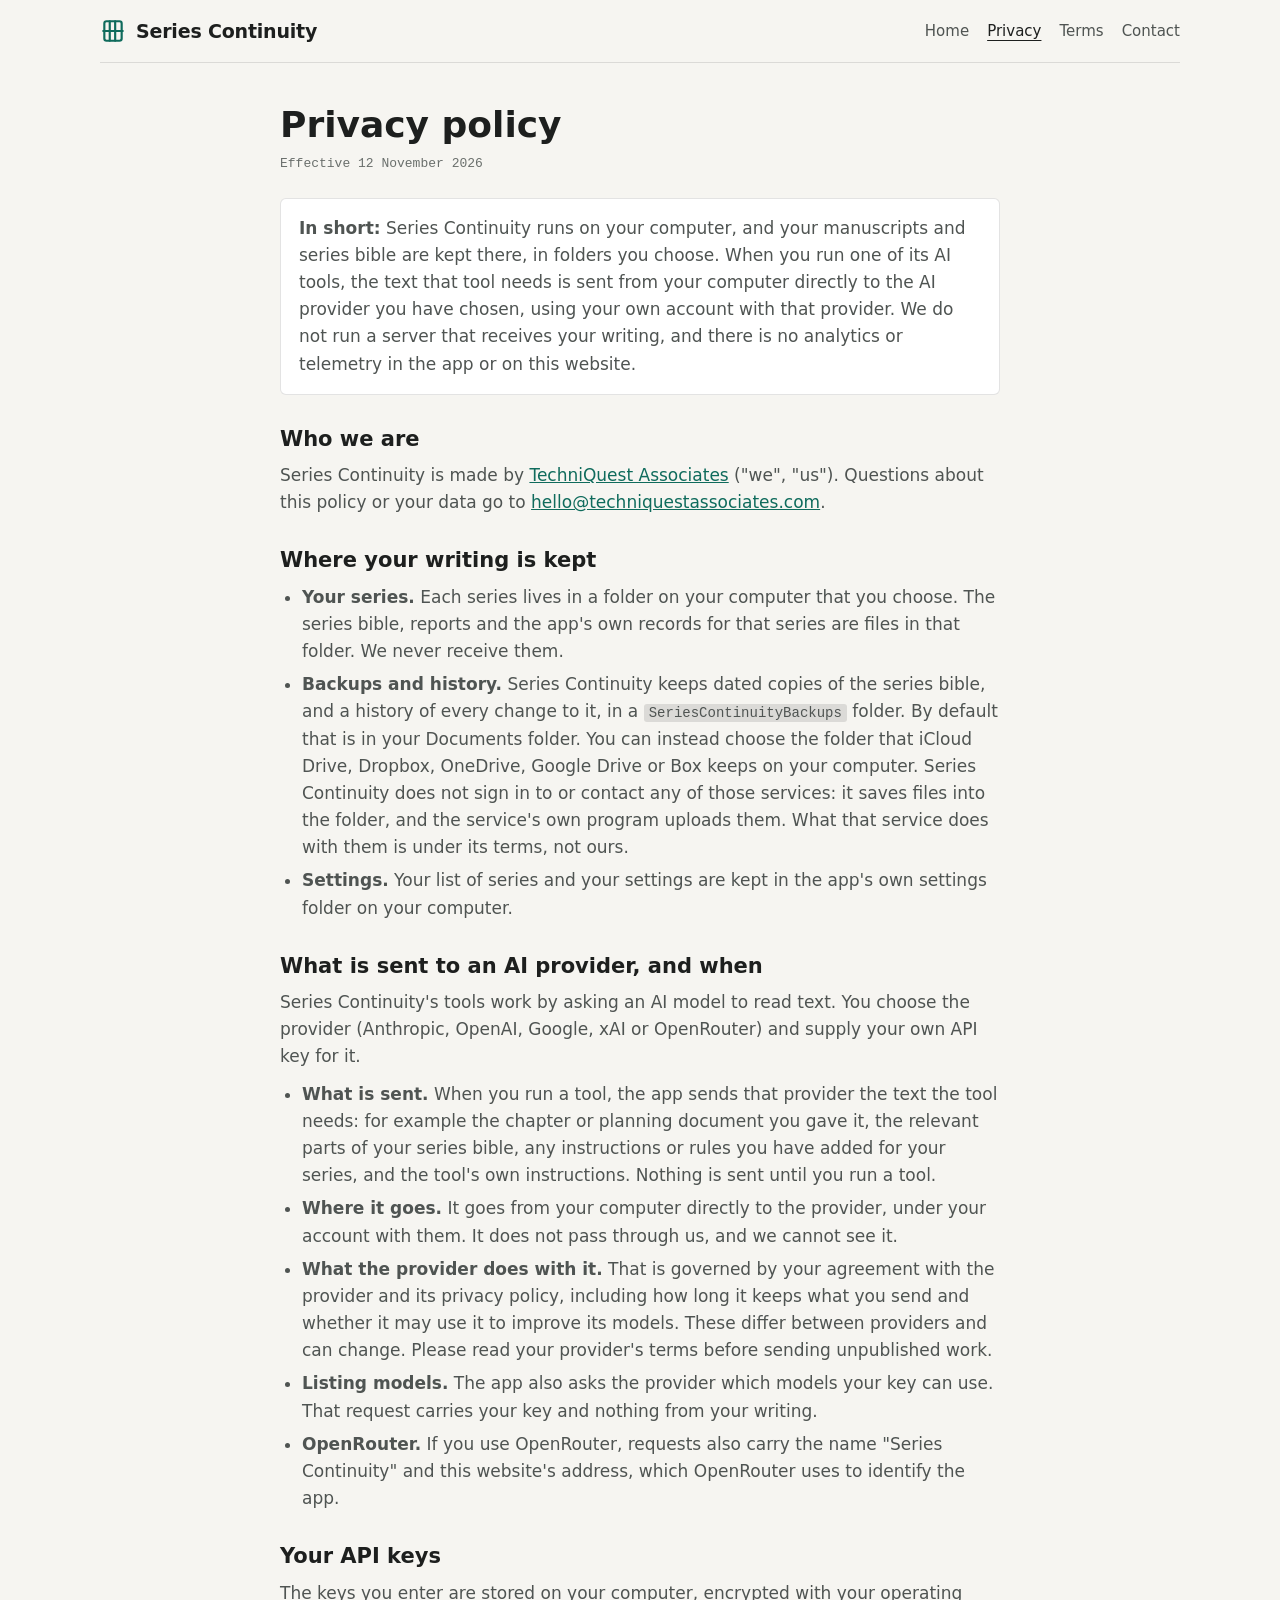
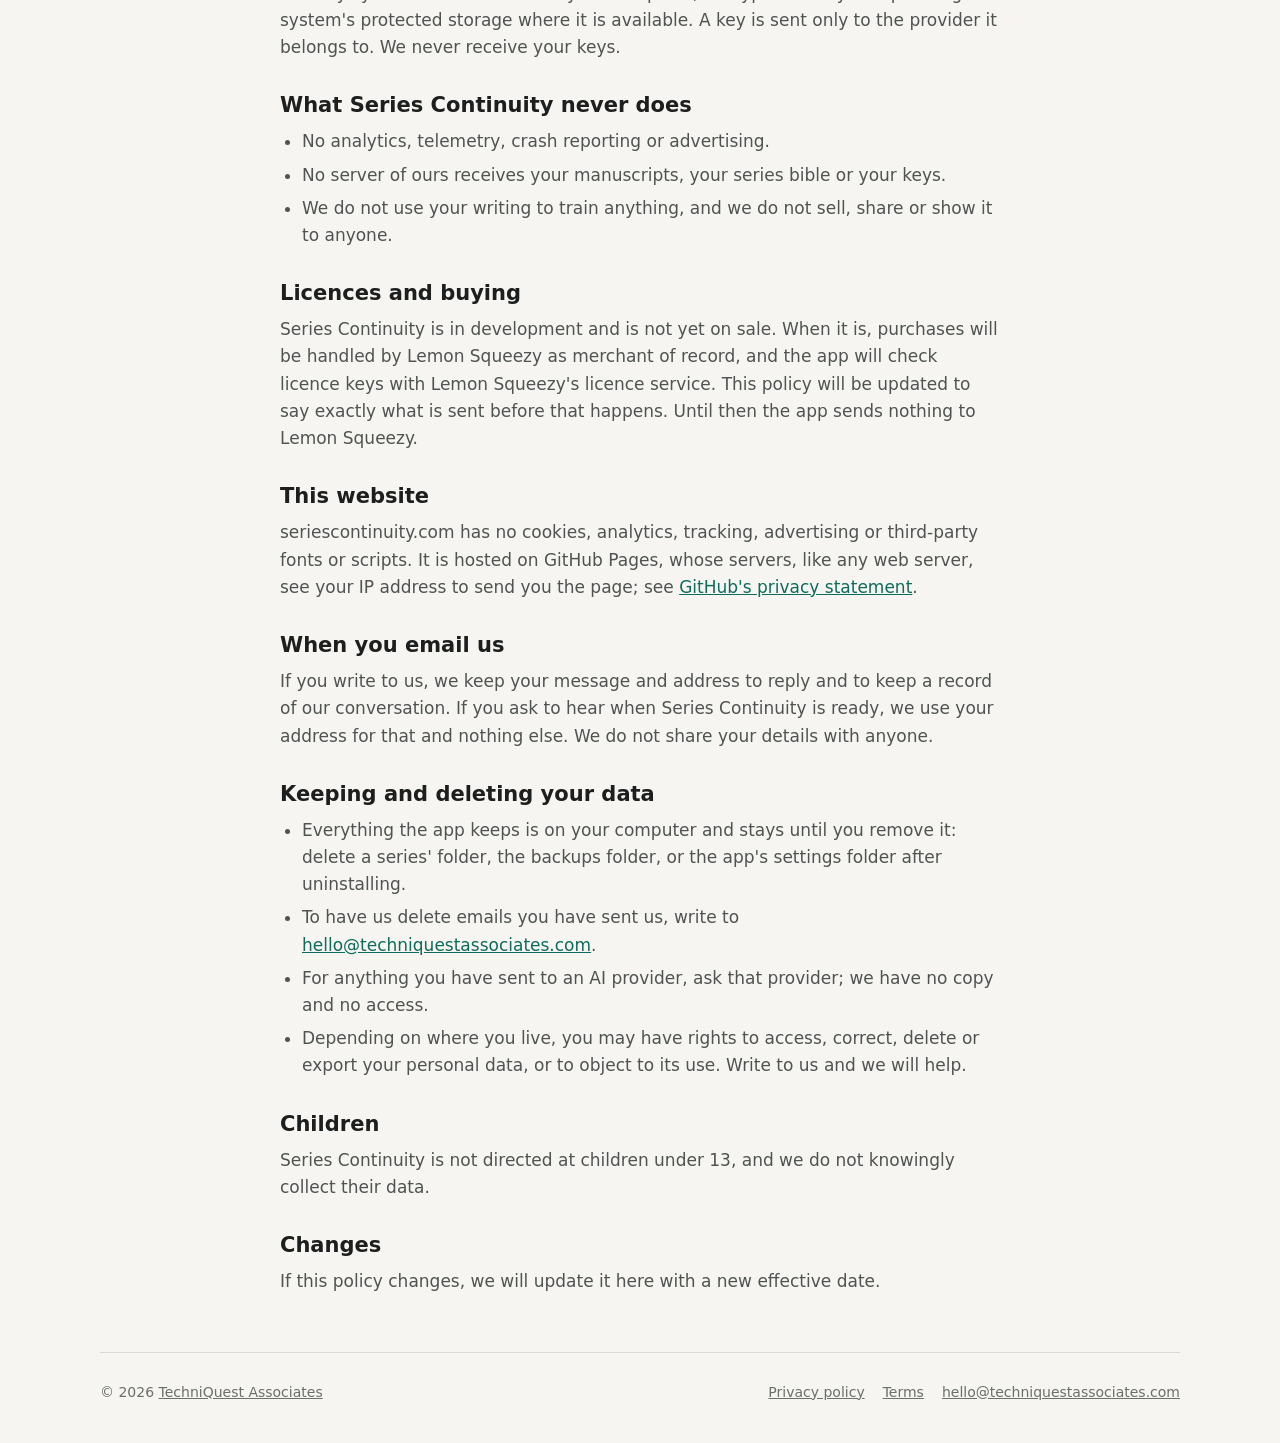
==== privacy.html @ b08e18ef "Add privacy policy and terms Co-Authored-By: Claude Fable 5.2 <noreply@anthropic.com>" ====
<!doctype html>
<html lang="en">
<head>
<meta charset="utf-8">
<meta name="viewport" content="width=device-width, initial-scale=1">
<title>Privacy policy · Series Continuity</title>
<meta name="description" content="Where Series Continuity keeps your writing, what it sends to the AI provider you choose, and what is never sent anywhere.">
<link rel="icon" href="favicon.svg" type="image/svg+xml">
<link rel="stylesheet" href="site.css">
</head>
<body>
<svg width="0" height="0" style="position:absolute" aria-hidden="true">
  <defs>
    <g id="i-mark" fill="none" stroke="currentColor" stroke-width="2" stroke-linecap="round" stroke-linejoin="round"><path d="M4 5a2 2 0 0 1 2-2h3v18H6a2 2 0 0 1-2-2z"/><path d="M9 3h5v18H9"/><path d="M14 3h4a2 2 0 0 1 2 2v14a2 2 0 0 1-2 2h-4"/><path d="M3 12h18"/></g>
  </defs>
</svg>

<header class="wrap top">
  <a class="brand" href="./"><svg viewBox="0 0 24 24" aria-hidden="true"><use href="#i-mark"/></svg>Series Continuity</a>
  <nav aria-label="Site">
    <a href="./">Home</a>
    <a href="privacy.html" aria-current="page">Privacy</a>
    <a href="terms.html">Terms</a>
    <a href="mailto:hello@techniquestassociates.com?subject=Series%20Continuity">Contact</a>
  </nav>
</header>

<main class="wrap doc">
  <h1>Privacy policy</h1>
  <p class="updated">Effective 12 November 2026</p>

  <div class="summary">
    <p><strong>In short:</strong> Series Continuity runs on your computer, and your manuscripts and series bible are kept there, in folders you choose. When you run one of its AI tools, the text that tool needs is sent from your computer directly to the AI provider you have chosen, using your own account with that provider. We do not run a server that receives your writing, and there is no analytics or telemetry in the app or on this website.</p>
  </div>

  <h2>Who we are</h2>
  <p>Series Continuity is made by <a href="https://techniquestassociates.com/">TechniQuest Associates</a> ("we", "us"). Questions about this policy or your data go to <a href="mailto:hello@techniquestassociates.com?subject=Series%20Continuity%20privacy">hello@techniquestassociates.com</a>.</p>

  <h2>Where your writing is kept</h2>
  <ul>
    <li><strong>Your series.</strong> Each series lives in a folder on your computer that you choose. The series bible, reports and the app's own records for that series are files in that folder. We never receive them.</li>
    <li><strong>Backups and history.</strong> Series Continuity keeps dated copies of the series bible, and a history of every change to it, in a <code>SeriesContinuityBackups</code> folder. By default that is in your Documents folder. You can instead choose the folder that iCloud Drive, Dropbox, OneDrive, Google Drive or Box keeps on your computer. Series Continuity does not sign in to or contact any of those services: it saves files into the folder, and the service's own program uploads them. What that service does with them is under its terms, not ours.</li>
    <li><strong>Settings.</strong> Your list of series and your settings are kept in the app's own settings folder on your computer.</li>
  </ul>

  <h2>What is sent to an AI provider, and when</h2>
  <p>Series Continuity's tools work by asking an AI model to read text. You choose the provider (Anthropic, OpenAI, Google, xAI or OpenRouter) and supply your own API key for it.</p>
  <ul>
    <li><strong>What is sent.</strong> When you run a tool, the app sends that provider the text the tool needs: for example the chapter or planning document you gave it, the relevant parts of your series bible, any instructions or rules you have added for your series, and the tool's own instructions. Nothing is sent until you run a tool.</li>
    <li><strong>Where it goes.</strong> It goes from your computer directly to the provider, under your account with them. It does not pass through us, and we cannot see it.</li>
    <li><strong>What the provider does with it.</strong> That is governed by your agreement with the provider and its privacy policy, including how long it keeps what you send and whether it may use it to improve its models. These differ between providers and can change. Please read your provider's terms before sending unpublished work.</li>
    <li><strong>Listing models.</strong> The app also asks the provider which models your key can use. That request carries your key and nothing from your writing.</li>
    <li><strong>OpenRouter.</strong> If you use OpenRouter, requests also carry the name "Series Continuity" and this website's address, which OpenRouter uses to identify the app.</li>
  </ul>

  <h2>Your API keys</h2>
  <p>The keys you enter are stored on your computer, encrypted with your operating system's protected storage where it is available. A key is sent only to the provider it belongs to. We never receive your keys.</p>

  <h2>What Series Continuity never does</h2>
  <ul>
    <li>No analytics, telemetry, crash reporting or advertising.</li>
    <li>No server of ours receives your manuscripts, your series bible or your keys.</li>
    <li>We do not use your writing to train anything, and we do not sell, share or show it to anyone.</li>
  </ul>

  <h2>Licences and buying</h2>
  <p>Series Continuity is in development and is not yet on sale. When it is, purchases will be handled by Lemon Squeezy as merchant of record, and the app will check licence keys with Lemon Squeezy's licence service. This policy will be updated to say exactly what is sent before that happens. Until then the app sends nothing to Lemon Squeezy.</p>

  <h2>This website</h2>
  <p>seriescontinuity.com has no cookies, analytics, tracking, advertising or third-party fonts or scripts. It is hosted on GitHub Pages, whose servers, like any web server, see your IP address to send you the page; see <a href="https://docs.github.com/en/site-policy/privacy-policies/github-general-privacy-statement">GitHub's privacy statement</a>.</p>

  <h2>When you email us</h2>
  <p>If you write to us, we keep your message and address to reply and to keep a record of our conversation. If you ask to hear when Series Continuity is ready, we use your address for that and nothing else. We do not share your details with anyone.</p>

  <h2>Keeping and deleting your data</h2>
  <ul>
    <li>Everything the app keeps is on your computer and stays until you remove it: delete a series' folder, the backups folder, or the app's settings folder after uninstalling.</li>
    <li>To have us delete emails you have sent us, write to <a href="mailto:hello@techniquestassociates.com">hello@techniquestassociates.com</a>.</li>
    <li>For anything you have sent to an AI provider, ask that provider; we have no copy and no access.</li>
    <li>Depending on where you live, you may have rights to access, correct, delete or export your personal data, or to object to its use. Write to us and we will help.</li>
  </ul>

  <h2>Children</h2>
  <p>Series Continuity is not directed at children under 13, and we do not knowingly collect their data.</p>

  <h2>Changes</h2>
  <p>If this policy changes, we will update it here with a new effective date.</p>
</main>

<footer class="wrap site-foot">
  <span>&copy; 2026 <a href="https://techniquestassociates.com/">TechniQuest Associates</a></span>
  <nav aria-label="Footer"><a href="privacy.html">Privacy policy</a><a href="terms.html">Terms</a><a href="mailto:hello@techniquestassociates.com">hello@techniquestassociates.com</a></nav>
</footer>
</body>
</html>
---- site.css ----
/* techniquestassociates.com: the company behind Glimmer. One page of what we make and what we
   do, plus a privacy page. System fonts, no trackers, light and dark. */
:root {
  --paper: #f6f5f1;
  --surface: #ffffff;
  --ink: #1d1f1e;
  --ink-2: #4f5452;
  --ink-3: #6a6f6c;
  --rule: rgba(29, 31, 30, 0.12);
  --accent: #0f6b5c;
  --accent-soft: #e2f2ee;
  --font-display: "Segoe UI Variable Display", "Segoe UI", system-ui, -apple-system, "Helvetica Neue", sans-serif;
  --font-body: "Segoe UI Variable Text", "Segoe UI", system-ui, -apple-system, "Helvetica Neue", sans-serif;
  --font-mono: ui-monospace, "Cascadia Mono", "SF Mono", Consolas, monospace;
}
@media (prefers-color-scheme: dark) {
  :root:not([data-theme="light"]) {
    --paper: #171918; --surface: #212423; --ink: #e9ebe8; --ink-2: #bcc1be; --ink-3: #959b97;
    --rule: rgba(255, 255, 255, 0.12); --accent: #6fd0bc; --accent-soft: #123d35; color-scheme: dark;
  }
}
:root[data-theme="dark"] {
  --paper: #171918; --surface: #212423; --ink: #e9ebe8; --ink-2: #bcc1be; --ink-3: #959b97;
  --rule: rgba(255, 255, 255, 0.12); --accent: #6fd0bc; --accent-soft: #123d35; color-scheme: dark;
}

* { box-sizing: border-box; }
body { background: var(--paper); color: var(--ink); font: 17px/1.6 var(--font-body); margin: 0; }
h1, h2, h3 { font-family: var(--font-display); line-height: 1.2; margin: 0; }
p { margin: 0; }
a { color: var(--accent); }
a:focus-visible { outline: 2px solid var(--accent); outline-offset: 2px; border-radius: 2px; }

.wrap { width: min(1080px, 100% - 32px); margin-inline: auto; }

/* ---------- Header ---------- */
.top { display: flex; align-items: center; justify-content: space-between; gap: 16px; padding-block: 18px; border-bottom: 1px solid var(--rule); }
.brand { display: flex; align-items: center; gap: 10px; font: 700 19px/1 var(--font-display); color: var(--ink); text-decoration: none; letter-spacing: -0.01em; }
.brand svg { width: 26px; height: 26px; color: var(--accent); flex: none; }
.top nav { display: flex; flex-wrap: wrap; gap: 4px 18px; font-size: 15px; }
.top nav a { color: var(--ink-2); text-decoration: none; }
.top nav a:hover, .top nav a[aria-current="page"] { color: var(--ink); text-decoration: underline; text-underline-offset: 4px; }

/* ---------- Hero ---------- */
.hero { padding-block: 64px 48px; max-width: 46rem; }
.eyebrow { display: block; font: 500 13px/1.4 var(--font-mono); letter-spacing: 0.04em; text-transform: uppercase; color: var(--accent); }
.hero h1 { font-size: clamp(34px, 5vw, 52px); font-weight: 700; letter-spacing: -0.02em; margin-top: 12px; }
.lede { font-size: 20px; color: var(--ink-2); margin-top: 18px; max-width: 40rem; }
.cta { margin-top: 28px; display: flex; flex-wrap: wrap; gap: 12px; }
.btn { display: inline-block; font: 600 16px/1 var(--font-body); padding: 13px 18px; border-radius: 6px; background: var(--accent); color: var(--surface); text-decoration: none; }
.btn.quiet { background: transparent; color: var(--accent); border: 1px solid var(--accent); }

/* ---------- Sections ---------- */
.section { border-top: 1px solid var(--rule); padding-block: 48px; }
.section > h2 { font-size: clamp(26px, 3.2vw, 34px); font-weight: 700; margin-top: 8px; }
.section > p.intro { color: var(--ink-2); margin-top: 10px; max-width: 42rem; }
.cards { margin-top: 24px; display: grid; gap: 16px; grid-template-columns: repeat(2, minmax(0, 1fr)); }
.card { background: var(--surface); border: 1px solid var(--rule); border-radius: 8px; padding: 22px; display: grid; gap: 10px; align-content: start; }
.card h3 { font-size: 22px; font-weight: 700; display: flex; align-items: center; gap: 10px; }
.card h3 svg { width: 24px; height: 24px; color: var(--accent); flex: none; }
.card p { color: var(--ink-2); }
.card ul { margin: 0; padding-left: 20px; color: var(--ink-2); display: grid; gap: 4px; }
.card .more { font-weight: 600; text-decoration: none; }
.card .more:hover { text-decoration: underline; }
.tag { justify-self: start; font: 500 12px/1 var(--font-mono); padding: 6px 8px; border-radius: 4px; background: var(--accent-soft); color: var(--accent); }

/* ---------- Footer ---------- */
.site-foot { border-top: 1px solid var(--rule); padding-block: 28px 40px; display: flex; flex-wrap: wrap; justify-content: space-between; gap: 12px 24px; font-size: 14px; color: var(--ink-3); }
.site-foot nav { display: flex; flex-wrap: wrap; gap: 4px 18px; }
.site-foot a { color: var(--ink-3); }

/* ---------- Policy pages ---------- */
.doc { max-width: 720px; padding-block: 40px 56px; }
.doc h1 { font-size: 36px; font-weight: 700; }
.doc h2 { font-size: 21px; font-weight: 700; margin-top: 32px; }
.doc p, .doc ul { margin-top: 10px; color: var(--ink-2); }
.doc .updated { font: 13px/1.5 var(--font-mono); color: var(--ink-3); margin-top: 8px; }

@media (max-width: 760px) {
  .hero { padding-block: 40px 32px; }
  .cards { grid-template-columns: minmax(0, 1fr); }
}

/* Legal pages */
.doc .summary { margin-top: 24px; background: var(--surface, #fff); border: 1px solid var(--rule, #e2ded6); border-radius: 6px; padding: 16px 18px; }
.doc .summary p { margin-top: 0; }
.doc ul { padding-left: 22px; display: grid; gap: 6px; }
.doc code { font: 14px var(--font-mono, monospace); background: var(--rule); padding: 1px 5px; border-radius: 3px; overflow-wrap: anywhere; }
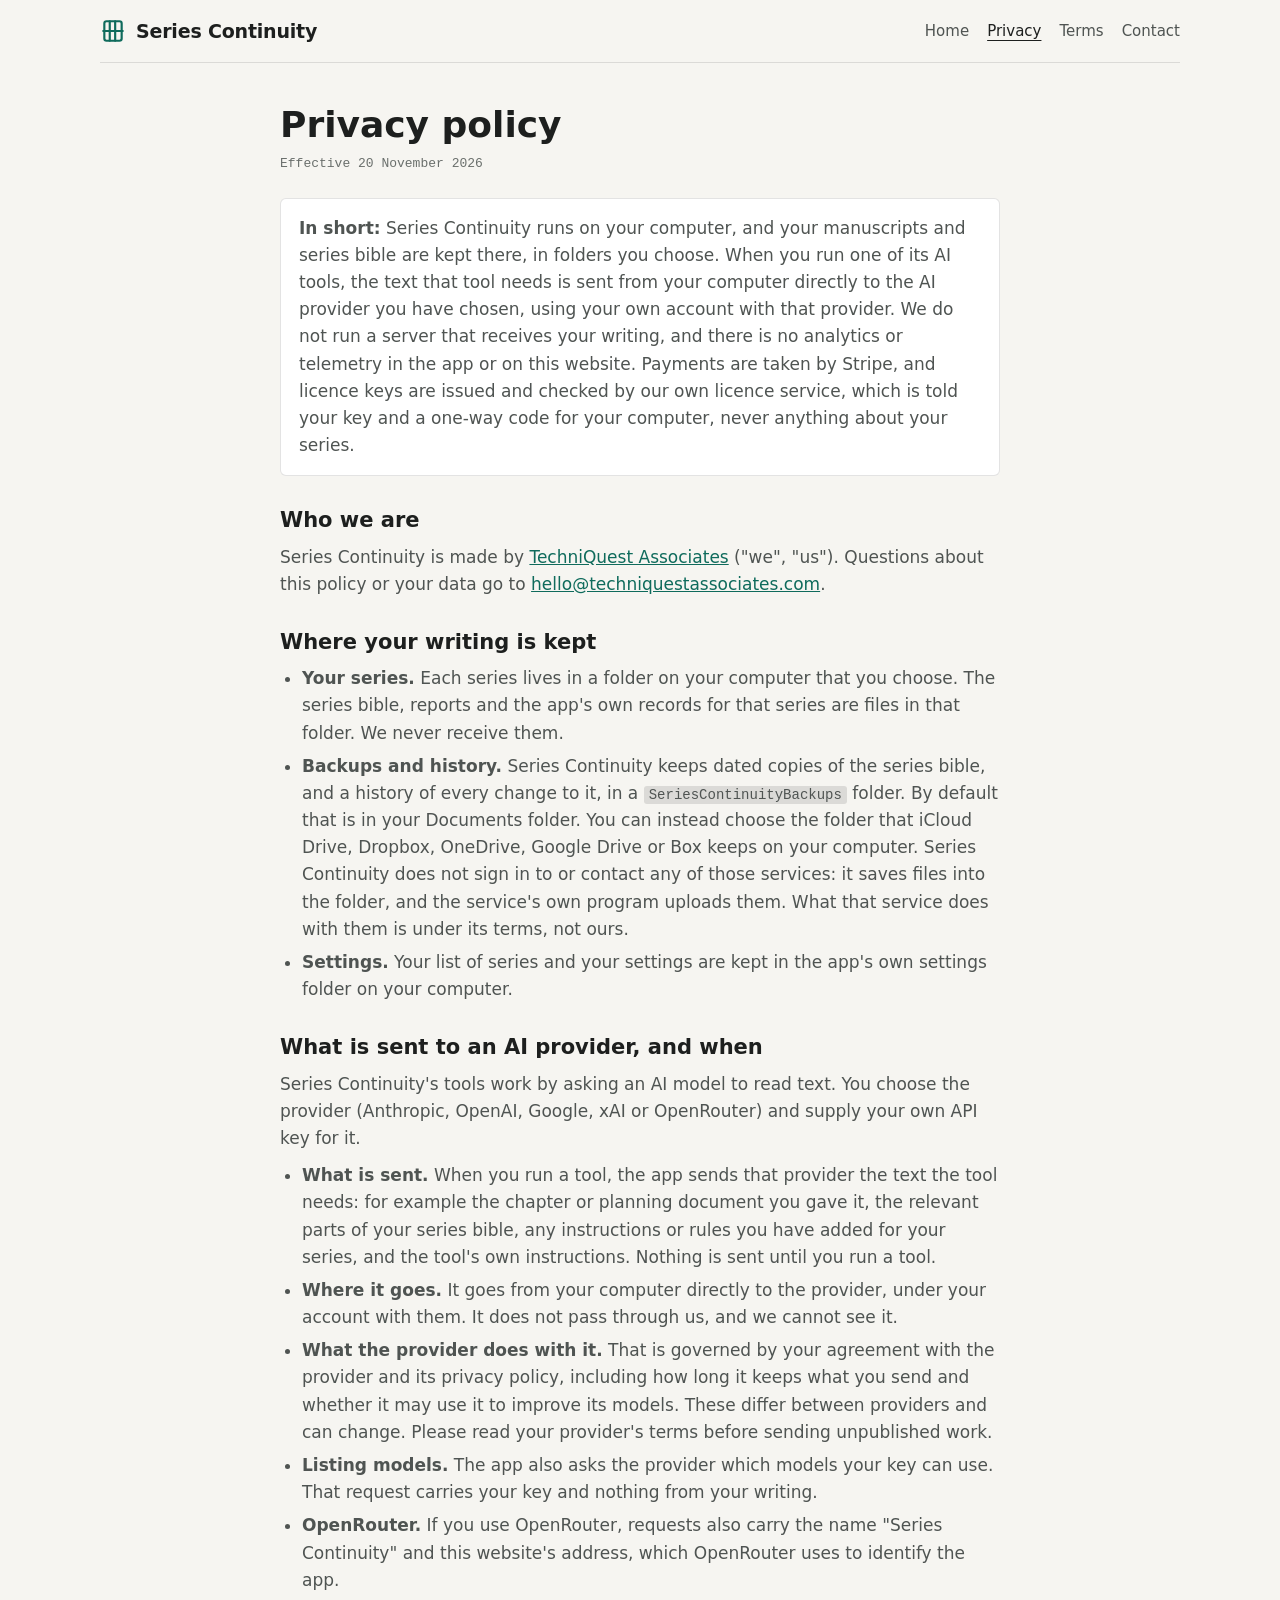
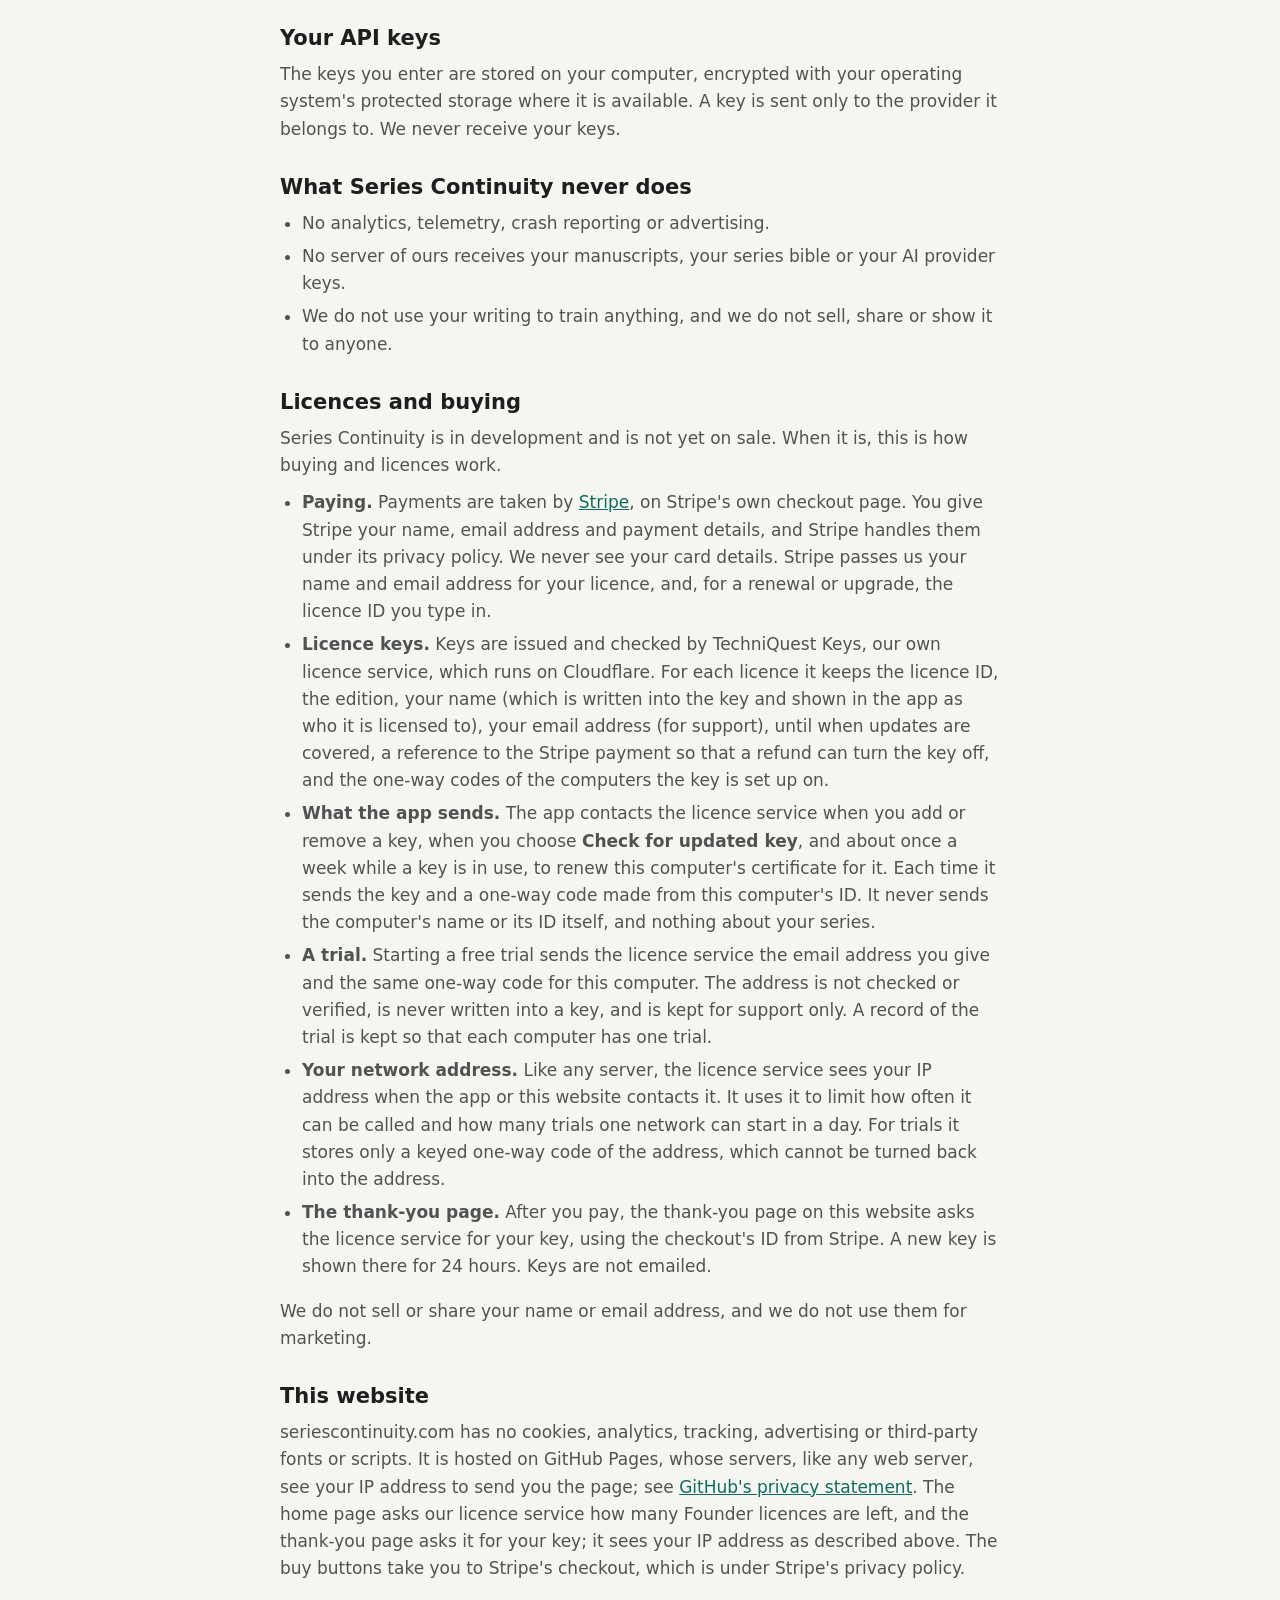
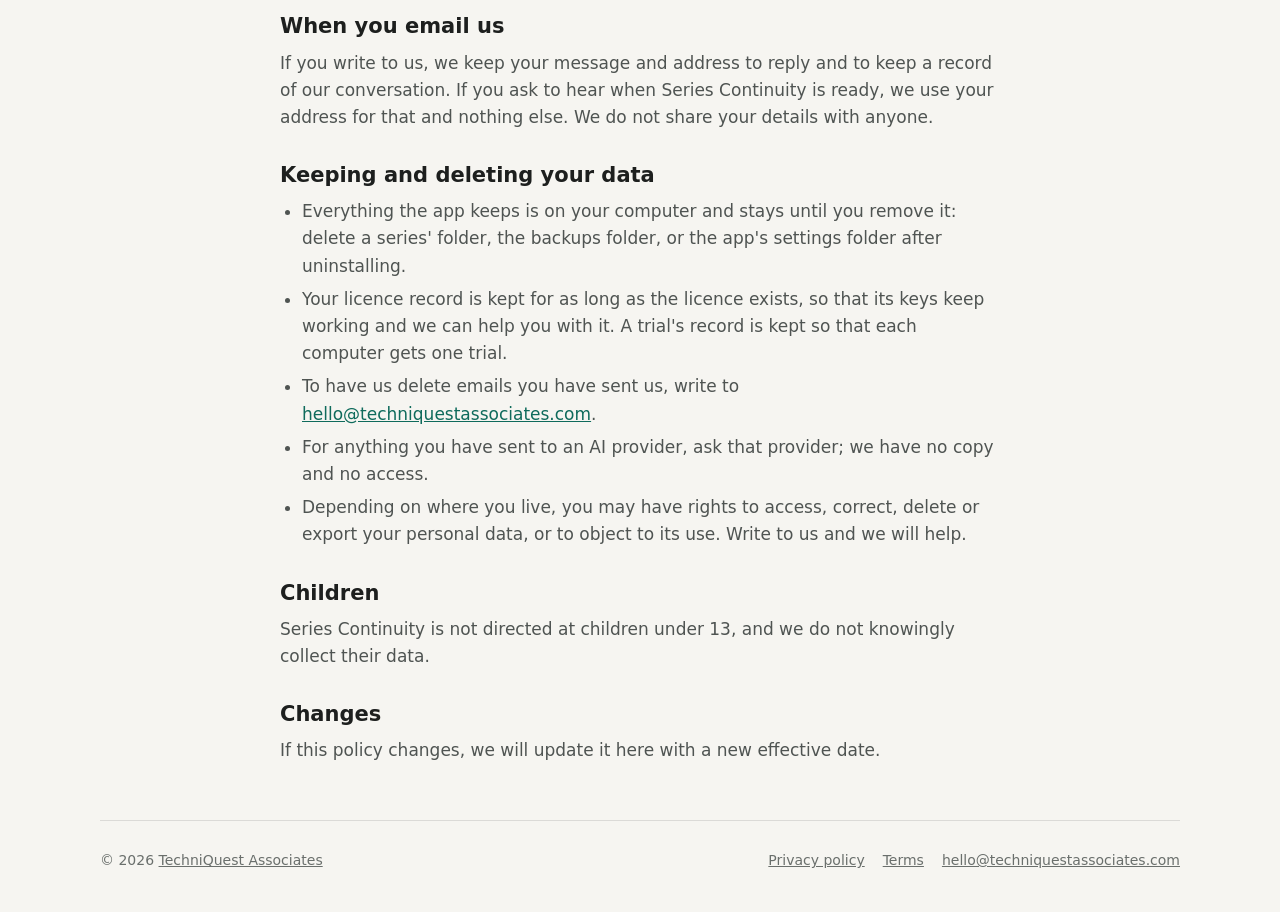
==== commit dbb9f7d7: "Sell through Stripe Payment Links and TechniQuest Keys, with a Founder offer" ====
--- a/privacy.html
+++ b/privacy.html
@@ -27,10 +27,10 @@
 
 <main class="wrap doc">
   <h1>Privacy policy</h1>
-  <p class="updated">Effective 12 November 2026</p>
+  <p class="updated">Effective 20 November 2026</p>
 
   <div class="summary">
-    <p><strong>In short:</strong> Series Continuity runs on your computer, and your manuscripts and series bible are kept there, in folders you choose. When you run one of its AI tools, the text that tool needs is sent from your computer directly to the AI provider you have chosen, using your own account with that provider. We do not run a server that receives your writing, and there is no analytics or telemetry in the app or on this website.</p>
+    <p><strong>In short:</strong> Series Continuity runs on your computer, and your manuscripts and series bible are kept there, in folders you choose. When you run one of its AI tools, the text that tool needs is sent from your computer directly to the AI provider you have chosen, using your own account with that provider. We do not run a server that receives your writing, and there is no analytics or telemetry in the app or on this website. Payments are taken by Stripe, and licence keys are issued and checked by our own licence service, which is told your key and a one-way code for your computer, never anything about your series.</p>
   </div>
 
   <h2>Who we are</h2>
@@ -59,15 +59,26 @@
   <h2>What Series Continuity never does</h2>
   <ul>
     <li>No analytics, telemetry, crash reporting or advertising.</li>
-    <li>No server of ours receives your manuscripts, your series bible or your keys.</li>
+    <li>No server of ours receives your manuscripts, your series bible or your AI provider keys.</li>
     <li>We do not use your writing to train anything, and we do not sell, share or show it to anyone.</li>
   </ul>
 
   <h2>Licences and buying</h2>
-  <p>Series Continuity is in development and is not yet on sale. When it is, purchases will be handled by Lemon Squeezy as merchant of record, and the app will check licence keys with Lemon Squeezy's licence service. This policy will be updated to say exactly what is sent before that happens. Until then the app sends nothing to Lemon Squeezy.</p>
+  <p>Series Continuity is in development and is not yet on sale. When it is, this is how buying and licences work.</p>
+  <!-- CHECK: whether the Stripe account is Stripe Managed Payments (Stripe as merchant of record, handling sales tax) or a standard Stripe account; if Managed Payments, say so here and in terms.html. -->
+  <ul>
+    <li><strong>Paying.</strong> Payments are taken by <a href="https://stripe.com/privacy">Stripe</a>, on Stripe's own checkout page. You give Stripe your name, email address and payment details, and Stripe handles them under its privacy policy. We never see your card details. Stripe passes us your name and email address for your licence, and, for a renewal or upgrade, the licence ID you type in.</li>
+    <li><strong>Licence keys.</strong> Keys are issued and checked by TechniQuest Keys, our own licence service, which runs on Cloudflare. For each licence it keeps the licence ID, the edition, your name (which is written into the key and shown in the app as who it is licensed to), your email address (for support), until when updates are covered, a reference to the Stripe payment so that a refund can turn the key off, and the one-way codes of the computers the key is set up on.</li>
+    <li><strong>What the app sends.</strong> The app contacts the licence service when you add or remove a key, when you choose <strong>Check for updated key</strong>, and about once a week while a key is in use, to renew this computer's certificate for it. Each time it sends the key and a one-way code made from this computer's ID. It never sends the computer's name or its ID itself, and nothing about your series.</li>
+    <li><strong>A trial.</strong> Starting a free trial sends the licence service the email address you give and the same one-way code for this computer. The address is not checked or verified, is never written into a key, and is kept for support only. A record of the trial is kept so that each computer has one trial.</li>
+    <li><strong>Your network address.</strong> Like any server, the licence service sees your IP address when the app or this website contacts it. It uses it to limit how often it can be called and how many trials one network can start in a day. For trials it stores only a keyed one-way code of the address, which cannot be turned back into the address.</li>
+    <li><strong>The thank-you page.</strong> After you pay, the thank-you page on this website asks the licence service for your key, using the checkout's ID from Stripe. A new key is shown there for 24 hours. Keys are not emailed.</li>
+  </ul>
+  <!-- CHECK: how long Cloudflare keeps the service's logs (Workers Logs record failures, payment events and admin commands), and whether those logs hold IP addresses; add it here if it should be stated. -->
+  <p>We do not sell or share your name or email address, and we do not use them for marketing.</p>
 
   <h2>This website</h2>
-  <p>seriescontinuity.com has no cookies, analytics, tracking, advertising or third-party fonts or scripts. It is hosted on GitHub Pages, whose servers, like any web server, see your IP address to send you the page; see <a href="https://docs.github.com/en/site-policy/privacy-policies/github-general-privacy-statement">GitHub's privacy statement</a>.</p>
+  <p>seriescontinuity.com has no cookies, analytics, tracking, advertising or third-party fonts or scripts. It is hosted on GitHub Pages, whose servers, like any web server, see your IP address to send you the page; see <a href="https://docs.github.com/en/site-policy/privacy-policies/github-general-privacy-statement">GitHub's privacy statement</a>. The home page asks our licence service how many Founder licences are left, and the thank-you page asks it for your key; it sees your IP address as described above. The buy buttons take you to Stripe's checkout, which is under Stripe's privacy policy.</p>
 
   <h2>When you email us</h2>
   <p>If you write to us, we keep your message and address to reply and to keep a record of our conversation. If you ask to hear when Series Continuity is ready, we use your address for that and nothing else. We do not share your details with anyone.</p>
@@ -75,6 +86,7 @@
   <h2>Keeping and deleting your data</h2>
   <ul>
     <li>Everything the app keeps is on your computer and stays until you remove it: delete a series' folder, the backups folder, or the app's settings folder after uninstalling.</li>
+    <li>Your licence record is kept for as long as the licence exists, so that its keys keep working and we can help you with it. A trial's record is kept so that each computer gets one trial.<!-- CHECK: whether a trial's email address, or a licence's name and email, can be removed on request without breaking the one-trial-per-computer rule or the licence; say so here if it can. --></li>
     <li>To have us delete emails you have sent us, write to <a href="mailto:hello@techniquestassociates.com">hello@techniquestassociates.com</a>.</li>
     <li>For anything you have sent to an AI provider, ask that provider; we have no copy and no access.</li>
     <li>Depending on where you live, you may have rights to access, correct, delete or export your personal data, or to object to its use. Write to us and we will help.</li>
--- a/site.css
+++ b/site.css
@@ -25,6 +25,7 @@
 }
 
 * { box-sizing: border-box; }
+[hidden] { display: none !important; }
 body { background: var(--paper); color: var(--ink); font: 17px/1.6 var(--font-body); margin: 0; }
 h1, h2, h3 { font-family: var(--font-display); line-height: 1.2; margin: 0; }
 p { margin: 0; }
@@ -86,3 +87,41 @@
 .doc .summary p { margin-top: 0; }
 .doc ul { padding-left: 22px; display: grid; gap: 6px; }
 .doc code { font: 14px var(--font-mono, monospace); background: var(--rule); padding: 1px 5px; border-radius: 3px; overflow-wrap: anywhere; }
+
+/* ---------- Pricing ---------- */
+.plans { margin-top: 24px; display: grid; gap: 16px; grid-template-columns: repeat(3, minmax(0, 1fr)); align-items: stretch; }
+.plan { position: relative; background: var(--surface); border: 1px solid var(--rule); border-radius: 8px; padding: 22px; display: flex; flex-direction: column; gap: 10px; }
+.plan.feat { border: 2px solid var(--accent); padding: 21px; }
+.plan .tag { position: absolute; top: 20px; right: 20px; }
+.plan h3 { font-size: 22px; font-weight: 700; display: flex; align-items: center; gap: 10px; }
+.plan h3 svg { width: 24px; height: 24px; color: var(--accent); flex: none; }
+.plan .price { font: 700 28px/1.15 var(--font-display); letter-spacing: -0.01em; font-variant-numeric: tabular-nums; }
+.plan .price span { font: 500 13px/1 var(--font-mono); letter-spacing: 0.02em; color: var(--ink-3); }
+.plan .pitch { color: var(--ink-2); }
+.plan ul { margin: 4px 0 0; padding-left: 20px; display: grid; gap: 6px; font-size: 15px; color: var(--ink-2); }
+.plan .left { font: 500 14px/1.4 var(--font-mono); color: var(--accent); }
+.plan .btn { margin-top: auto; text-align: center; }
+.btn.quiet:hover { background: var(--accent-soft); }
+.btn[aria-disabled="true"] { background: var(--rule); color: var(--ink-3); border-color: transparent; cursor: not-allowed; pointer-events: none; }
+.store-note { margin-top: 16px; background: var(--accent-soft); border-radius: 8px; padding: 14px 18px; color: var(--ink); max-width: 46rem; }
+.facts { margin-top: 20px; display: grid; gap: 8px; padding-left: 20px; color: var(--ink-2); max-width: 46rem; }
+.facts strong { color: var(--ink); }
+.renew-steps { margin-top: 14px; padding-left: 22px; display: grid; gap: 6px; color: var(--ink-2); max-width: 46rem; }
+.renew-links { margin-top: 18px; display: flex; flex-wrap: wrap; gap: 12px; }
+@media (max-width: 900px) {
+  .plans { grid-template-columns: minmax(0, 1fr); max-width: 520px; }
+}
+
+/* ---------- Thank-you page: the licence keys after checkout ---------- */
+.thanks .key-status { margin-top: 12px; font-size: 18px; color: var(--ink); }
+.thanks ol { margin-top: 10px; color: var(--ink-2); padding-left: 22px; display: grid; gap: 6px; }
+#licenses { display: grid; gap: 16px; margin-top: 20px; }
+.key-card { background: var(--surface); border: 1px solid var(--rule); border-radius: 8px; padding: 20px 22px; display: grid; gap: 10px; }
+.doc .key-card h2 { margin-top: 0; }
+.doc .key-card p { margin-top: 0; }
+.key-id { font: 500 14px/1.4 var(--font-mono); color: var(--ink-2); }
+.key-label { font-size: 14px; color: var(--ink-3); }
+.key-text { width: 100%; min-width: 0; resize: none; font: 13px/1.5 var(--font-mono); color: var(--ink); background: var(--paper); border: 1px solid var(--rule); border-radius: 6px; padding: 10px 12px; overflow-wrap: anywhere; word-break: break-all; }
+.key-text:focus { outline: 2px solid var(--accent); outline-offset: 1px; }
+.key-card .btn { justify-self: start; cursor: pointer; border: 0; }
+.renew-steps code { font: 14px var(--font-mono); background: var(--rule); padding: 1px 5px; border-radius: 3px; }
